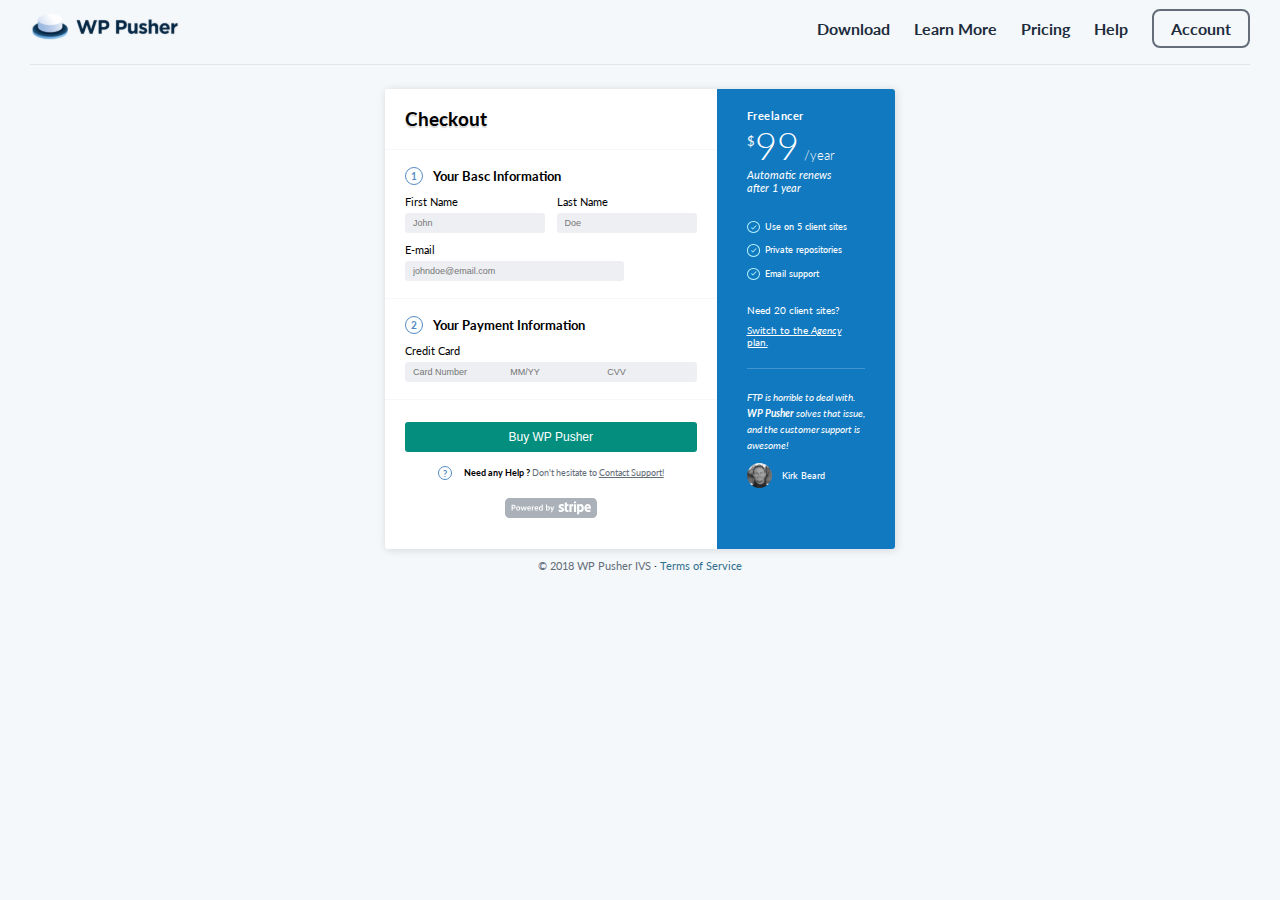
==== assignment 2/index.html @ ffdfd3ca "second assignment" ====
<!DOCTYPE html>
<html lang="en">
<head>
    <meta charset="UTF-8">
    <meta name="viewport" content="width=device-width, initial-scale=1.0">
    <title>Checkout Page</title>
    <link rel="stylesheet" href="style.css">
    <link href='https://unpkg.com/boxicons@2.1.4/css/boxicons.min.css' rel='stylesheet'>

</head>
<body>
    <div class="container">
        <header class="head">
            <div class="logo">
                <img src="img/logo.svg" alt="">
            </div>
            <div class="nav">
                <a href="">Download</a>
                <a href="">Learn More</a>
                <a href="">Pricing</a>
                <a href="">Help</a>
                <a href="" class="clk">Account</a>
            </div>
        </header>
        <div class="main">
            <div class="checkout">
               <div> 
                <div class="section">
                    <h3 class="check">Checkout</h3>
                </div>
                <div class="section">
                    <div class="numb-title">
                        <div class="numb">1</div>
                        <span>Your Basc Information</span>
                    </div>
                    <form action="">
                        <div class="input-flex">
                            <div class="input-box">
                                <label for="fname">First Name</label> <br> 
                                <input type="text" placeholder="John">
                            </div>
        
                            <div class="input-box">
                                <label for="fname">Last Name</label> <br>
                                <input type="text" placeholder="Doe">
                            </div>
                        </div>
                        <div class="input-email">
                            <label for="fname">E-mail</label> <br>
                            <input type="email" placeholder="johndoe@email.com">
                        </div>
                    </form>
                </div>
                <div class="section">
                    <div class="numb-title">
                        <div class="numb">2</div>
                        <span>Your Payment Information</span>
                    </div>
                    <form action="">
                            <div class="input-card">
                                <label for="fname">Credit Card</label> <br> 
                                <div class="card-details">
                                    <input class="num" type="text" placeholder="Card Number">
                                    <input class="month" type="text" placeholder="MM/YY">
                                    <input class="cvv" type="num" placeholder="CVV">
                                </div>
                            </div>
                    </form>
                </div>
                <div class="section">
                    <div class="input-card cd">
                        <input type="submit" value="Buy WP Pusher">
                    </div>
                    <div class="help"><span class="circle">?</span>
                        <span class="bld"> Need any Help ?</span>
                        <span class="clr">Don't hesitate to </span>
                        <span class="line clr">Contact Support!</span>
                    </div>

                    <div class="logoo">
                        <img src="img/strip.svg" alt="">
                    </div>
                </div>
              </div>
              <div class="advert">
                <p class="free">Freelancer</p>
                <div class="price">
                    <div class="big"><sup>$</sup>99 <span class="year">/year</span></div>
                </div>
                <p class="italic">Automatic renews after 1 year</p>
                <div class="space">
                <div class="list">
                    <i class='bx bx-check'></i>
                    <div>Use on 5 client sites</div>
                </div>
                <div class="list">
                    <i class='bx bx-check'></i>
                    <div>Private repositories</div>
                </div>
                <div class="list">
                    <i class='bx bx-check'></i>
                    <div>Email support</div>
                </div>
                </div>
                
                <div class="client">Need 20 client sites?</div>
                <div class="agency">Switch to the <em>Agency</em> plan.</div>
                <div class="ftp">FTP is horrible to deal with. <strong>WP Pusher</strong> 
                    solves that issue, and the customer support is awesome!</div>
                <div class="lest">
                    <img class="pic" src="img/Bitmap.svg" alt="">
                    <div>Kirk Beard</div>
                </div>
              </div>
            </div>
            <div class="para">
                <span class="qq">© 2018 WP Pusher IVS </span>  ·  <span class="ww"> Terms of Service </span> 
            </div>
        </div>
    </div>
</body>
</html>
---- assignment 2/style.css ----
@import url('https://fonts.googleapis.com/css2?family=Lato:ital,wght@0,300;0,400;0,700;0,900;1,400;1,700&display=swap');

*{
    margin: 0;
    padding: 0;
    box-sizing: border-box;
}

body{
    font-family: "Lato";
}

.container{
    max-width: 1280px;
    height: 100vh;
    background-color: #F5F8FA;
    padding: 12px 30px;
}

header{
    display: flex;
    align-items: center;
    justify-content: space-between;
    border-bottom: 1.5px solid #E0E6EA;
    padding-bottom: 20px;
}

.logo{
    width: 150px;
}
.logo img{
    width: 100%;
}

.nav a{
    margin-right: 20px;
    text-decoration: none;
    font-weight: 700;
    color: #1D2C3C;
}
a:last-child{
    margin-right: 0;
}

.clk{
    border: 2px solid #646E7A;
    padding: 8px 17px;
    border-radius: 8px;
}

.main{
    position: relative; 
    display: flex; 
    align-items: center;
    
    flex-direction: column;
    margin: 1.5em auto;
   
}
.checkout{
    position: relative;
    width: 510px;
    height: 460px;
    background-color: white;
    box-shadow: 1px 1px 9px 1px rgba(0,0,0,0.11);
    border-radius: 3px;
} 

.section{
    padding: 17px 20px;
    border-bottom: 1.5px solid #F5F7FA;
    width: 65%;
}

.section:last-child{
    border-bottom: 0;
}

.check{
    padding: 2px 0;
}

h3{
    text-shadow: 0px 2px 1px rgba(0,0,0,0.17);
}

.numb-title{
    display: flex;
    align-items: center;
    font-weight: 700;
    font-size: 13px;
    padding-bottom: 10px;
}

.numb{
    /* display: flex !important; */
    color: #548BC5;
    font-weight: 700;
    font-size: 10px;
    border: 1.5px solid #548BC5;
    background: #FFFFFF;
    border-radius: 50%;
    padding: 2px 5px;
    margin-right: 10px;
}

form{
    font-size: 11px;
}

form .input-flex{
    display: flex;
    justify-content: space-between;
    padding-bottom: 10px;
}

form .input-flex .input-box{
    width: 48%;
}


form .input-flex .input-box input, 
form .input-email input, 
.input-card input{
    height: 20px;
    font-size: 9px;
    background-color: #EDEFF2;
    border: none;
    border-radius: 3px;
    padding: 5px 8px;
    margin-top: 5px;
}

form .input-flex .input-box input, 
.input-card input{
    width: 100%;
}
form .input-email input{
    width: 75%;
}

.cd input{
    height: 30px;
    background-color: #038E7D;
    color: white;
    font-size: 12px;
}

.help{
    margin-top: 15px;
    font-size: 9px;
    text-align: center;
}

.circle{
    border-radius: 50%;
    border: 1.5px solid #548BC5;
    padding: 0.5px 4px;
    color: #548BC5;
    font-weight: 700;
    margin-right: 10px;
}

.bld{
    font-weight: 700;
}

.clr{
    color: #646E7A;
}

.line{
    text-decoration: underline;
}

.logoo{
    margin-top:20px;
    display: flex;
    justify-content: center;
}


.advert{
    position: absolute;
    top: 0;
    right: 0;
    background: #1179BF;
    border-radius: 0 3px 3px 0;
    width: 35%;
    height: 100%;
    padding: 20px 30px;
    color: white;
    font-size: 11px;
}

.advert .free{
    letter-spacing: 0.05em;
    font-weight: 700;
}

.price .big{
    font-size: 38px;
    font-weight: 300;
}

sup{
    font-size: 13px;
    font-weight: 400;
}

.year{
    font-size: 13px;
    margin-left: -5px;
}

.italic{
    font-style: italic;
    font-weight: 400;
    margin-right: 25px;
    margin-bottom: 27px;
}

.list{
    display: flex;
    font-weight: 500;
    font-size: 9px;
    word-spacing: 1px;
}

.space{
    margin-bottom: 13px;
} 

.bx{
    margin-right: 5px;
    margin-bottom: 11px;
    padding: 0.6px 1px;
    border: 1.5px solid #B9F5FF;
    border-radius: 50%;
    color: #B9F5FF;
}

.client{
    font-size: 10px;
    padding-bottom: 8px;
}

.agency{
    font-size: 10px;
    text-decoration: underline;
    padding-bottom: 20px;
    border-bottom: 1px solid #4194cc;
}

.ftp{
    font-size: 10px;
    padding-top: 20px;
    line-height: 16px;
    font-style: italic;
    margin-bottom: 10px;
}

.pic{
    width: 25px;
    border-radius: 50%;
    margin-right: 10px;
}

.lest{
    display: flex;
    align-items: center;
    font-weight: 500;
    font-size: 9px;
    word-spacing: 1px;
}


.card-details{
    display: flex;
}
.card-details input:first-child{
    border-radius: 3px 0 0 3px;
}

.card-details input:last-child{
    border-radius: 0 3px 3px 0;
}

.card-details input:nth-child(2){
    border-radius: 0;
}

.card-details input:focus{
    outline: 0;
}

.num{
    width: 10px;
}


.para{
    margin-top: 10px;
    font-size: 11px;
}

.qq{
    color: #646E7A;
}

.ww{
    color:#31708F;
}
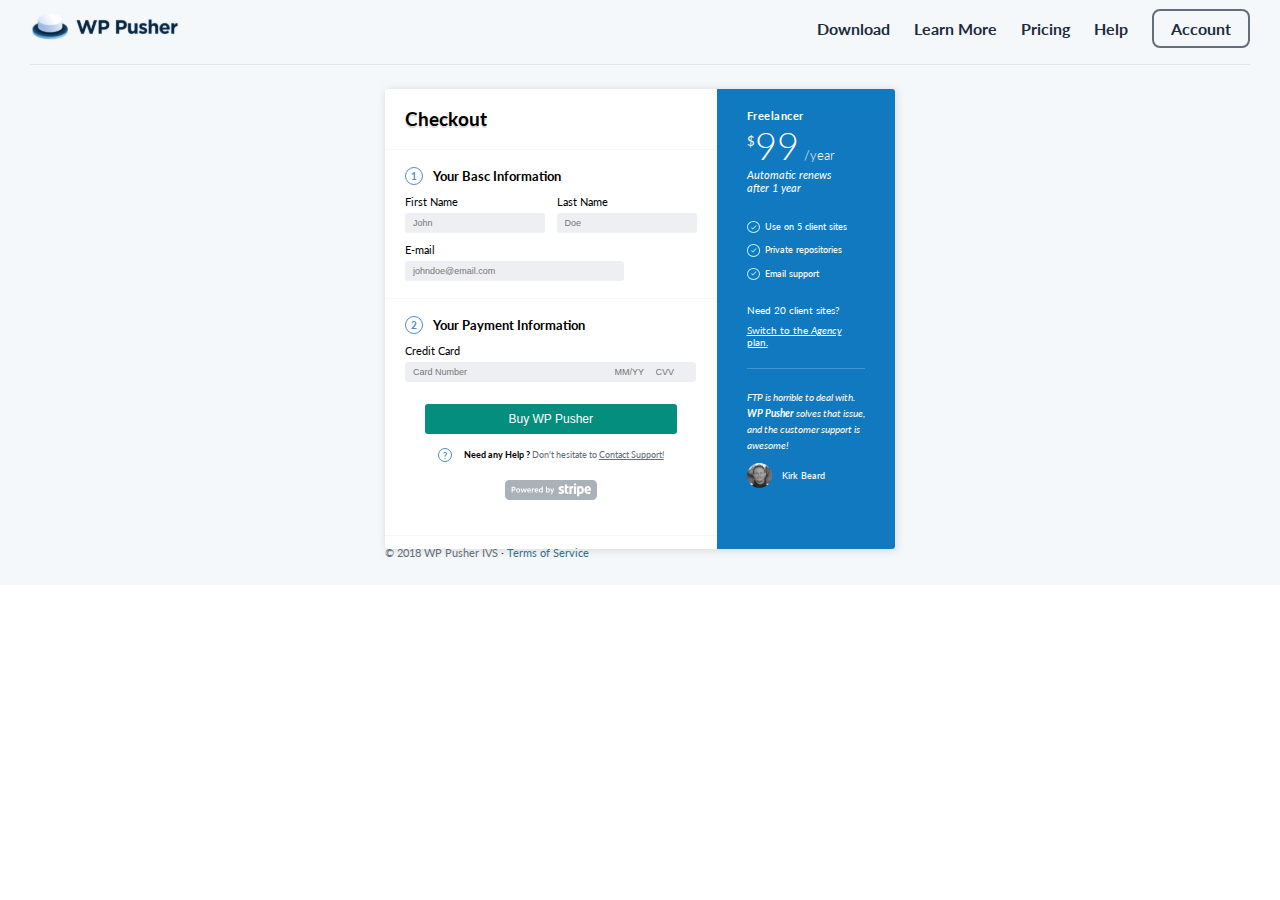
==== commit e600f44d: "edits" ====
--- a/assignment 2/index.html
+++ b/assignment 2/index.html
@@ -61,13 +61,15 @@
                                 <label for="fname">Credit Card</label> <br> 
                                 <div class="card-details">
                                     <input class="num" type="text" placeholder="Card Number">
-                                    <input class="month" type="text" placeholder="MM/YY">
-                                    <input class="cvv" type="num" placeholder="CVV">
+                                    <div class="spaces">
+                                        <input class="month" type="text" placeholder="MM/YY">
+                                        <input class="cvv" type="num" placeholder="CVV">
+                                    <div>
                                 </div>
                             </div>
                     </form>
                 </div>
-                <div class="section">
+                <div class="section cs">
                     <div class="input-card cd">
                         <input type="submit" value="Buy WP Pusher">
                     </div>
--- a/assignment 2/style.css
+++ b/assignment 2/style.css
@@ -12,7 +12,7 @@
 
 .container{
     max-width: 1280px;
-    height: 100vh;
+    height: auto;
     background-color: #F5F8FA;
     padding: 12px 30px;
 }
@@ -137,6 +137,10 @@
 }
 form .input-email input{
     width: 75%;
+}
+
+.cs{
+    width: 100%;
 }
 
 .cd input{
@@ -282,20 +286,29 @@
     border-radius: 3px 0 0 3px;
 }
 
-.card-details input:last-child{
-    border-radius: 0 3px 3px 0;
-}
-
-.card-details input:nth-child(2){
-    border-radius: 0;
-}
-
 .card-details input:focus{
     outline: 0;
 }
 
 .num{
-    width: 10px;
+    width: 60%;
+}
+
+.spaces{
+    display: flex;
+    width: 40%;
+}
+
+.spaces input{
+    padding: 0;
+}
+
+.spaces input:first-child{
+    border-radius: 0;
+}
+
+.spaces input:nth-child(2){
+    border-radius: 0 3px 3px 0;
 }
 
 
